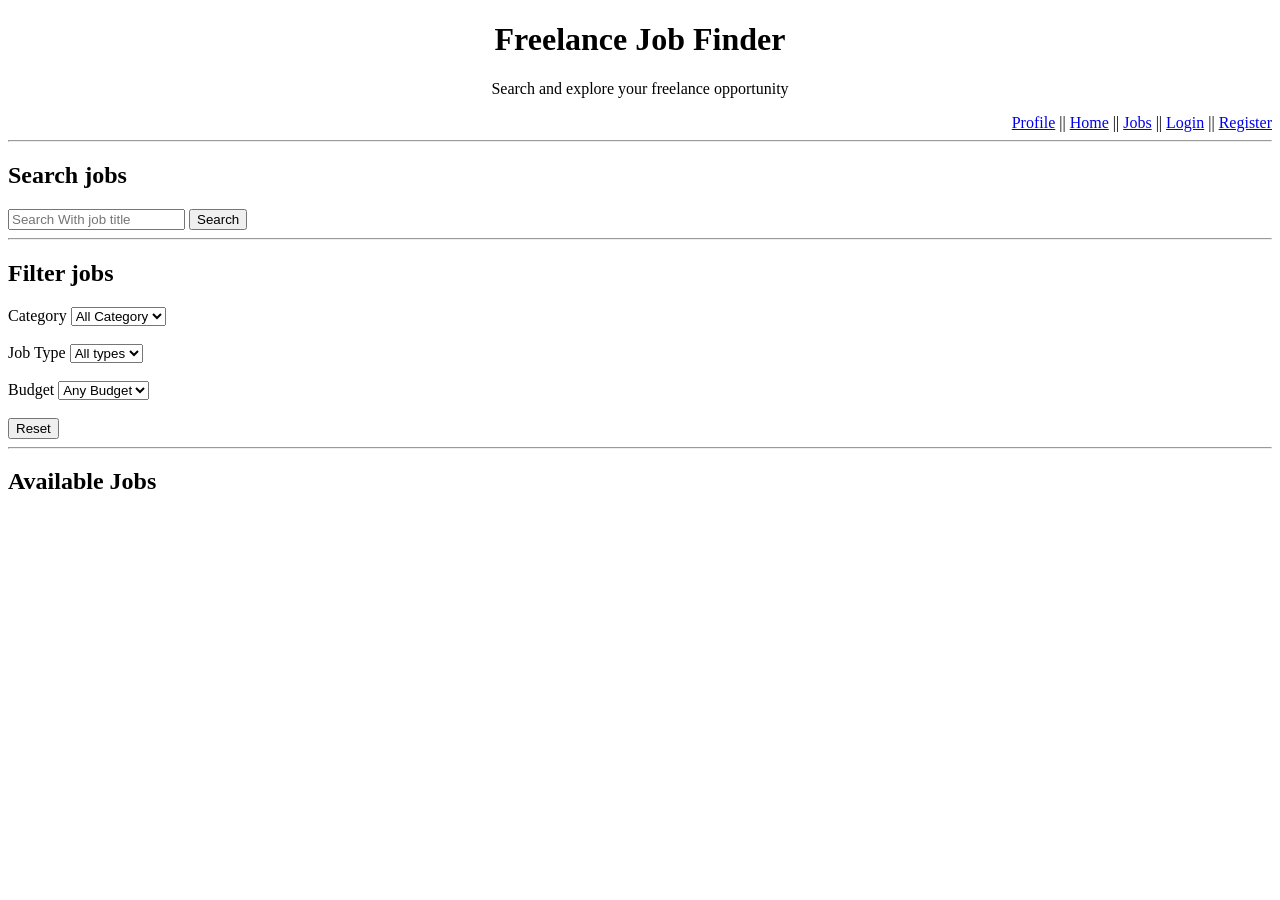
==== index.html @ ca27acf0 "Initial changes" ====
<!DOCTYPE html>
<html lang="en">
<head>
    <meta charset="UTF-8">
    <meta name="viewport" content="width=device-width, initial-scale=1.0">
    <title>Freelance Jobs</title>
</head>

<body>
    <h1 align="center">Freelance Job Finder </h1>
    <p align="center"> Search and explore your freelance opportunity</p>
    <nav align="end">
        <a href="Profile.html">Profile</a> ||
        <a href="index.html">Home</a> ||
        <a href="jobs.html">Jobs</a> ||
        <a href="Login.html">Login</a> ||
        <a href="Register.html">Register</a>
    </nav>
    <hr>
    <h2>Search jobs </h2>
    <input type="text" placeholder="Search With job title">
    <button style="border-radius: 10 ;">Search</button>
    <hr>
    <form >
    <h2>Filter jobs</h2>
    <label for="Category">Category</label>
    <select name="Category" id="Category">
        <option >All Category</option>
    </select>

    <br><br>
    <label for="Job type">Job Type</label>
    <select name="Job type" id="Job Type">
        <option >All types</option>
    </select>
    <br><br>
    <label for="Budget">Budget</label>
    <select name="Budget" id="Budget">
        <option >Any Budget</option>
    </select>
    <br><br>
    <button type="reset">Reset</button>
    </form>
    <hr>

    <h2> Available Jobs</h2>
    <ul></ul>
 
</body>
</html>
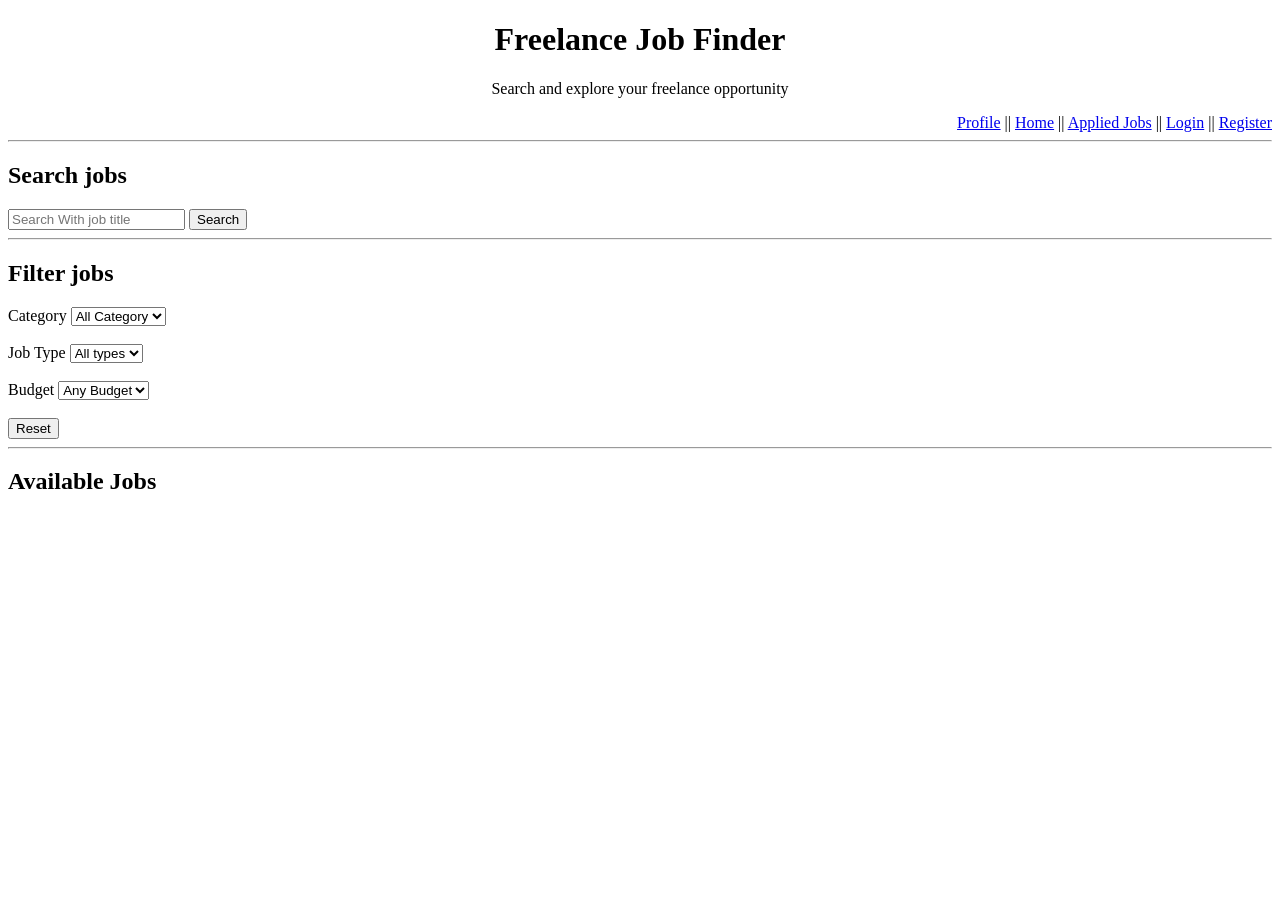
==== commit 89e378d6: "Final Changes" ====
--- a/index.html
+++ b/index.html
@@ -3,7 +3,7 @@
 <head>
     <meta charset="UTF-8">
     <meta name="viewport" content="width=device-width, initial-scale=1.0">
-    <title>Freelance Jobs</title>
+    <title>CareerHub</title>
 </head>
 
 <body>
@@ -12,7 +12,7 @@
     <nav align="end">
         <a href="Profile.html">Profile</a> ||
         <a href="index.html">Home</a> ||
-        <a href="jobs.html">Jobs</a> ||
+        <a href="Applied_jobs.html">Applied Jobs</a> ||
         <a href="Login.html">Login</a> ||
         <a href="Register.html">Register</a>
     </nav>
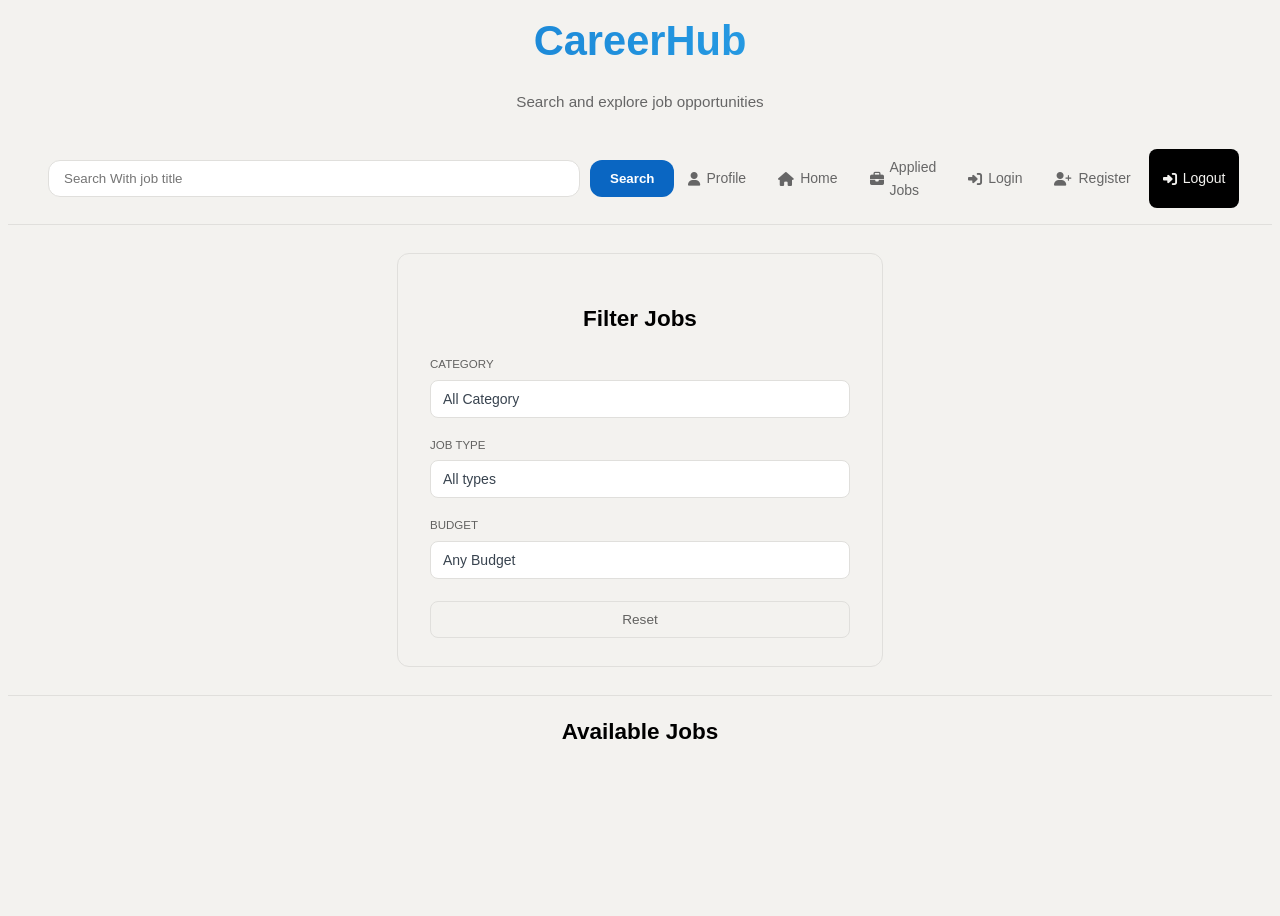
==== commit e8682ddf: "Refactor index.html structure and styling" ====
--- a/index.html
+++ b/index.html
@@ -1,50 +1,64 @@
 <!DOCTYPE html>
-<html lang="en">
+<html lang="en" data-theme="light">
+
 <head>
     <meta charset="UTF-8">
-    <meta name="viewport" content="width=device-width, initial-scale=1.0">
     <title>CareerHub</title>
+    <link rel="stylesheet" href="style.css">
+    <link rel="stylesheet" href="https://cdnjs.cloudflare.com/ajax/libs/font-awesome/6.4.0/css/all.min.css">
 </head>
 
 <body>
-    <h1 align="center">Freelance Job Finder </h1>
-    <p align="center"> Search and explore your freelance opportunity</p>
-    <nav align="end">
-        <a href="Profile.html">Profile</a> ||
-        <a href="index.html">Home</a> ||
-        <a href="Applied_jobs.html">Applied Jobs</a> ||
-        <a href="Login.html">Login</a> ||
-        <a href="Register.html">Register</a>
+    <div class="header-bar">
+        <h1>CareerHub</h1>
+    </div>
+    <p>Search and explore job opportunities</p>
+
+    <nav>
+        <div class="nav-left">
+            <input id="searchInput" type="text" placeholder="Search With job title">
+            <button id="searchBtn">Search</button>
+        </div>
+
+        <div class="nav-right">
+            <a href="Profile.html"><i class="fas fa-user"></i> Profile</a>
+            <a href="index.html"><i class="fas fa-home"></i> Home</a>
+            <a href="Applied_jobs.html"><i class="fas fa-briefcase"></i> Applied Jobs</a>
+            <a href="Login.html"><i class="fas fa-right-to-bracket" id="Login"></i> Login</a>
+            <a href="Register.html"><i class="fas fa-user-plus" id="Register"></i> Register</a>
+            <a href="index.html"><i class="fas fa-right-to-bracket" id="Logout"></i> Logout</a>
+
+        </div>
     </nav>
-    <hr>
-    <h2>Search jobs </h2>
-    <input type="text" placeholder="Search With job title">
-    <button style="border-radius: 10 ;">Search</button>
-    <hr>
-    <form >
-    <h2>Filter jobs</h2>
-    <label for="Category">Category</label>
-    <select name="Category" id="Category">
-        <option >All Category</option>
-    </select>
 
-    <br><br>
-    <label for="Job type">Job Type</label>
-    <select name="Job type" id="Job Type">
-        <option >All types</option>
-    </select>
-    <br><br>
-    <label for="Budget">Budget</label>
-    <select name="Budget" id="Budget">
-        <option >Any Budget</option>
-    </select>
-    <br><br>
-    <button type="reset">Reset</button>
+
+    <form>
+        <h2>Filter Jobs</h2>
+
+        <label>Category</label>
+        <select id="category">
+            <option>All Category</option>
+        </select>
+
+        <label>Job Type</label>
+        <select id="jobType">
+            <option>All types</option>
+        </select>
+
+        <label>Budget</label>
+        <select id="budget">
+            <option>Any Budget</option>
+        </select>
+
+        <button id="resetbot" type="reset">Reset</button>
     </form>
+
     <hr>
 
-    <h2> Available Jobs</h2>
-    <ul></ul>
- 
+    <h2>Available Jobs</h2>
+    <ul id="Applied_jobs_list"></ul>
+    <script src="Userhome.js"></script>
+
 </body>
-</html>+
+</html>
--- a/style.css
+++ b/style.css
@@ -0,0 +1,299 @@
+:root {
+    --bg-primary:     #F3F2EF;
+    --bg-surface:     #FFFFFF;
+    --border-color:   #E0DFDC;
+    --accent:         #0A66C2;
+    --accent-hover:   #004182;
+    --accent-dark:    #FFFFFF;
+    --text-primary:   #000000;
+    --text-secondary: #666666;
+    --text-muted:     #00000099;
+    --text-soft:      #38434F;
+}
+.header-bar h1 {
+    padding: 0;
+    margin: 0;
+    background: linear-gradient(90deg, #0A66C2, #38BDF8, #0A66C2);
+    background-size: 200%;
+    -webkit-background-clip: text;
+    -webkit-text-fill-color: transparent;
+    background-clip: text;
+}
+
+body {
+    background: var(--bg-primary);
+    color: var(--text-primary);
+    font-family: sans-serif;
+    font-size: 15px;
+    line-height: 1.6;
+    min-height: 100vh;
+}
+
+h1 {
+    font-weight: 800;
+    font-size: clamp(1.8rem, 4vw, 2.6rem);
+    text-align: center;
+    padding: 40px 48px 6px;
+    color: var(--text-primary);
+}
+
+p {
+    text-align: center;
+    color: var(--text-secondary);
+    font-size: 0.95rem;
+    padding-bottom: 20px;
+}
+
+nav {
+    display: flex;
+    justify-content: space-between;
+    align-items: center;
+    padding: 0 40px 16px;
+    border-bottom: 1px solid var(--border-color);
+}
+
+.nav-left { display: flex; gap: 10px; }
+
+.nav-left input {
+    width: 500px;
+    background: var(--bg-surface);
+    border: 1px solid var(--border-color);
+    border-radius: 12px;
+    padding: 10px 15px;
+    color: var(--text-primary);
+    outline: none;
+}
+
+.nav-left input:focus {
+    border-color: var(--accent);
+}
+
+.nav-left button {
+    background: var(--accent);
+    border: none;
+    border-radius: 12px;
+    padding: 10px 20px;
+    color: var(--accent-dark);
+    font-weight: 700;
+    cursor: pointer;
+}
+
+.nav-left button:hover {
+    background: var(--accent-hover);
+}
+
+.nav-right { display: flex; gap: 4px; }
+
+nav a {
+    text-decoration: none;
+    color: var(--text-secondary);
+    font-size: 0.875rem;
+    font-weight: 500;
+    padding: 7px 14px;
+    border-radius: 8px;
+    transition: 0.2s;
+}
+.nav-right a {
+    display: inline-flex;
+    align-items: center;
+    gap: 6px;
+}
+
+.nav-right a i {
+    font-size: 14px;
+    line-height: 1;
+}
+
+nav a:hover {
+    color: var(--text-primary);
+    background: var(--bg-surface);
+}
+
+nav a:last-child {
+    background: var(--text-primary);
+    color: var(--bg-primary);
+}
+
+nav a:last-child:hover {
+    background: var(--text-soft);
+}
+
+hr {
+    border: none;
+    border-top: 1px solid var(--border-color);
+}
+
+h2 {
+    text-align: center;
+    color: var(--text-primary);
+}
+
+form {
+    background: none;
+    border: 1px solid var(--border-color);
+    border-radius: 12px;
+    padding: 28px 32px;
+    margin: 28px auto;
+    max-width: 420px;
+}
+
+label {
+    display: block;
+    font-size: 0.72rem;
+    text-transform: uppercase;
+    font-weight: 500;
+    margin-bottom: 6px;
+    color: var(--text-muted);
+}
+
+select {
+    display: block;
+    width: 100%;
+    background: var(--bg-surface);
+    border: 1px solid var(--border-color);
+    border-radius: 8px;
+    padding: 10px 32px 10px 12px;
+    color: var(--text-soft);
+    font-family: sans-serif;
+    font-size: 0.875rem;
+    outline: none;
+    appearance: none;
+    cursor: pointer;
+    background-position: right 11px center;
+    transition: border-color 0.2s;
+    margin-bottom: 18px;
+}
+
+select:focus {
+    border-color: var(--accent);
+}
+
+form button[type="reset"] {
+    text-align: center;
+    width: 100%;
+    background: transparent;
+    border: 1px solid var(--border-color);
+    border-radius: 8px;
+    padding: 10px;
+    color: var(--text-muted);
+    font-family: sans-serif;
+    font-size: 0.85rem;
+    font-weight: 500;
+    cursor: pointer;
+    transition: border-color 0.2s, color 0.2s;
+    margin-top: 4px;
+}
+
+form button[type="reset"]:hover {
+    border-color: var(--accent);
+    color: var(--text-primary);
+}
+
+ul {
+    list-style: none;
+    padding: 0 40px 60px;
+}
+#Applied_jobs_list {
+    list-style: none;
+    padding: 0 40px 60px;
+    display: flex;
+    flex-direction: column;
+    gap: 12px;
+}
+
+.job-card {
+    display: flex;
+    justify-content: space-between;
+    align-items: center;
+    background: var(--bg-surface);
+    border: 1px solid var(--border-color);
+    border-radius: 12px;
+    padding: 20px 24px;
+}
+
+.job-info {
+    display: flex;
+    flex-direction: column;
+    gap: 8px;
+}
+
+.job-title {
+    font-size: 1rem;
+    font-weight: 700;
+    color: var(--text-primary);
+    margin: 0;
+}
+
+.job-details {
+    display: flex;
+    gap: 16px;
+    flex-wrap: wrap;
+}
+
+.job-company {
+    font-size: 0.85rem;
+    color: var(--accent);
+}
+
+.job-meta {
+    font-size: 0.85rem;
+    color: var(--text-secondary);
+}
+
+.job-actions {
+    display: flex;
+    flex-direction: column;
+    align-items: flex-end;
+    gap: 10px;
+    min-width: 130px;
+}
+
+.job-badge {
+    font-size: 0.75rem;
+    padding: 4px 12px;
+    border-radius: 20px;
+    background: var(--bg-primary);
+    color: var(--text-muted);
+    border: 1px solid var(--border-color);
+}
+
+.apply-btn {
+    background: var(--accent);
+    color: var(--accent-dark);
+    border: none;
+    border-radius: 8px;
+    padding: 8px 18px;
+    font-size: 0.85rem;
+    font-weight: 600;
+    cursor: pointer;
+    transition: 0.2s;
+    white-space: nowrap;
+}
+
+.apply-btn:hover {
+    background: var(--accent-hover);
+}
+
+.apply-btn.applied {
+    background: var(--border-color);
+    color: var(--text-muted);
+    cursor: default;
+}
+
+.apply-btn.login-required {
+    background: transparent;
+    border: 1px solid var(--accent);
+    color: var(--accent);
+}
+
+.apply-btn.login-required:hover {
+    background: var(--accent);
+    color: var(--accent-dark);
+}
+
+.no-results {
+    text-align: center;
+    color: var(--text-secondary);
+    padding: 40px;
+    font-size: 0.95rem;
+}
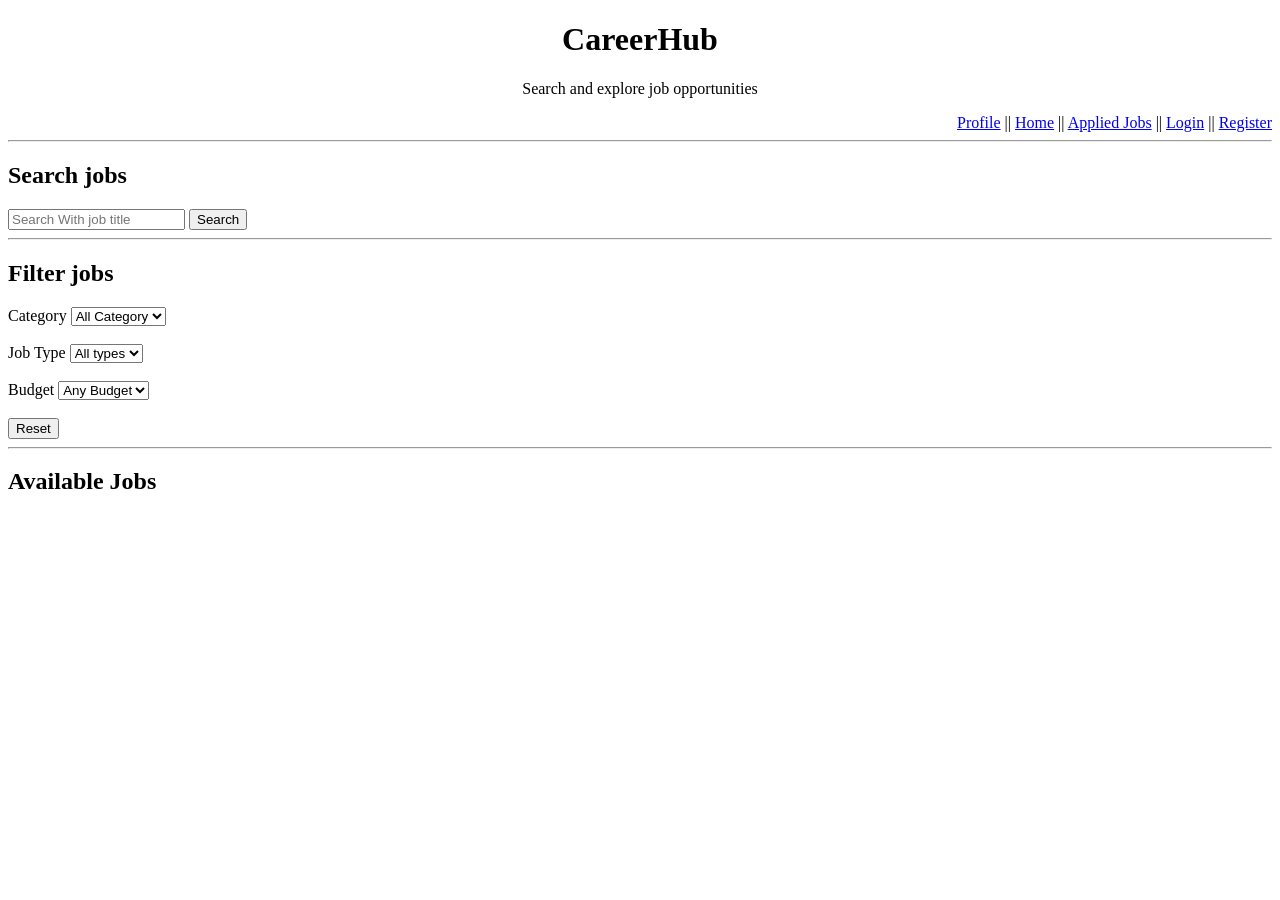
==== commit 5bd0583b: "CSS for profile" ====
--- a/index.html
+++ b/index.html
@@ -1,64 +1,50 @@
 <!DOCTYPE html>
-<html lang="en" data-theme="light">
-
+<html lang="en">
 <head>
     <meta charset="UTF-8">
+    <meta name="viewport" content="width=device-width, initial-scale=1.0">
     <title>CareerHub</title>
-    <link rel="stylesheet" href="style.css">
-    <link rel="stylesheet" href="https://cdnjs.cloudflare.com/ajax/libs/font-awesome/6.4.0/css/all.min.css">
 </head>
 
 <body>
-    <div class="header-bar">
-        <h1>CareerHub</h1>
-    </div>
-    <p>Search and explore job opportunities</p>
+    <h1 align="center">CareerHub</h1>
+    <p align="center"> Search and explore job opportunities</p>
+    <nav align="end">
+        <a href="Profile.html">Profile</a> ||
+        <a href="index.html">Home</a> ||
+        <a href="Applied_jobs.html">Applied Jobs</a> ||
+        <a href="Login.html">Login</a> ||
+        <a href="Register.html">Register</a>
+    </nav>
+    <hr>
+    <h2>Search jobs </h2>
+    <input type="text" placeholder="Search With job title">
+    <button style="border-radius: 10 ;">Search</button>
+    <hr>
+    <form >
+    <h2>Filter jobs</h2>
+    <label for="Category">Category</label>
+    <select name="Category" id="Category">
+        <option >All Category</option>
+    </select>
 
-    <nav>
-        <div class="nav-left">
-            <input id="searchInput" type="text" placeholder="Search With job title">
-            <button id="searchBtn">Search</button>
-        </div>
-
-        <div class="nav-right">
-            <a href="Profile.html"><i class="fas fa-user"></i> Profile</a>
-            <a href="index.html"><i class="fas fa-home"></i> Home</a>
-            <a href="Applied_jobs.html"><i class="fas fa-briefcase"></i> Applied Jobs</a>
-            <a href="Login.html"><i class="fas fa-right-to-bracket" id="Login"></i> Login</a>
-            <a href="Register.html"><i class="fas fa-user-plus" id="Register"></i> Register</a>
-            <a href="index.html"><i class="fas fa-right-to-bracket" id="Logout"></i> Logout</a>
-
-        </div>
-    </nav>
-
-
-    <form>
-        <h2>Filter Jobs</h2>
-
-        <label>Category</label>
-        <select id="category">
-            <option>All Category</option>
-        </select>
-
-        <label>Job Type</label>
-        <select id="jobType">
-            <option>All types</option>
-        </select>
-
-        <label>Budget</label>
-        <select id="budget">
-            <option>Any Budget</option>
-        </select>
-
-        <button id="resetbot" type="reset">Reset</button>
+    <br><br>
+    <label for="Job type">Job Type</label>
+    <select name="Job type" id="Job Type">
+        <option >All types</option>
+    </select>
+    <br><br>
+    <label for="Budget">Budget</label>
+    <select name="Budget" id="Budget">
+        <option >Any Budget</option>
+    </select>
+    <br><br>
+    <button type="reset">Reset</button>
     </form>
-
     <hr>
 
-    <h2>Available Jobs</h2>
-    <ul id="Applied_jobs_list"></ul>
-    <script src="Userhome.js"></script>
-
+    <h2> Available Jobs</h2>
+    <ul></ul>
+ 
 </body>
-
-</html>
+</html>
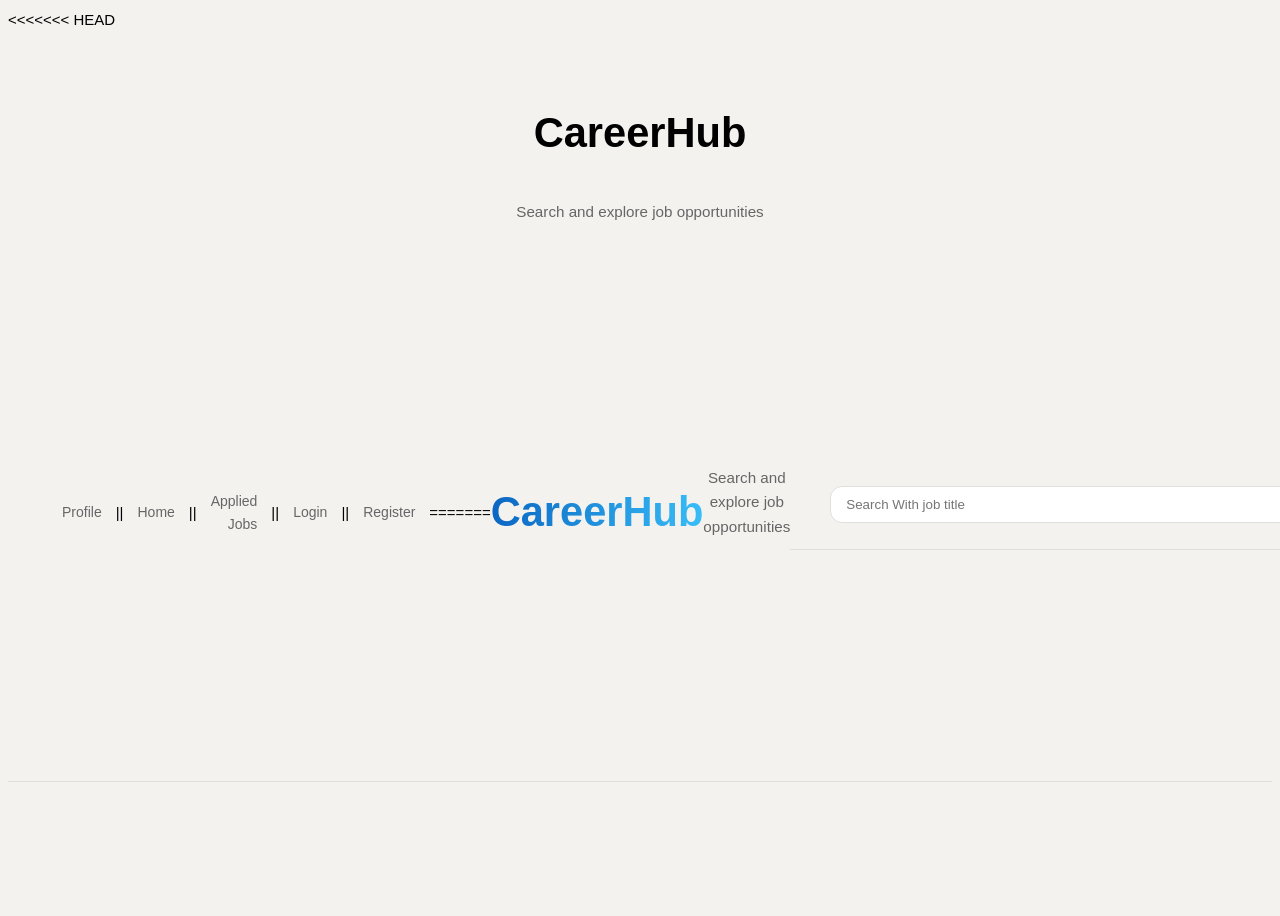
==== commit 2944e6db: "Added CSS for profiles" ====
--- a/index.html
+++ b/index.html
@@ -1,12 +1,15 @@
 <!DOCTYPE html>
-<html lang="en">
+<html lang="en" data-theme="light">
+
 <head>
     <meta charset="UTF-8">
-    <meta name="viewport" content="width=device-width, initial-scale=1.0">
     <title>CareerHub</title>
+    <link rel="stylesheet" href="style.css">
+    <link rel="stylesheet" href="https://cdnjs.cloudflare.com/ajax/libs/font-awesome/6.4.0/css/all.min.css">
 </head>
 
 <body>
+<<<<<<< HEAD
     <h1 align="center">CareerHub</h1>
     <p align="center"> Search and explore job opportunities</p>
     <nav align="end">
@@ -15,36 +18,58 @@
         <a href="Applied_jobs.html">Applied Jobs</a> ||
         <a href="Login.html">Login</a> ||
         <a href="Register.html">Register</a>
+=======
+    <div class="header-bar">
+        <h1>CareerHub</h1>
+    </div>
+    <p>Search and explore job opportunities</p>
+
+    <nav>
+        <div class="nav-left">
+            <input id="searchInput" type="text" placeholder="Search With job title">
+            <button id="searchBtn">Search</button>
+        </div>
+
+        <div class="nav-right">
+            <a href="Profile.html"><i class="fas fa-user"></i> Profile</a>
+            <a href="index.html"><i class="fas fa-home"></i> Home</a>
+            <a href="Applied_jobs.html"><i class="fas fa-briefcase"></i> Applied Jobs</a>
+            <a href="Login.html"><i class="fas fa-right-to-bracket" id="Login"></i> Login</a>
+            <a href="Register.html"><i class="fas fa-user-plus" id="Register"></i> Register</a>
+            <a href="index.html"><i class="fas fa-right-to-bracket" id="Logout"></i> Logout</a>
+
+        </div>
+>>>>>>> e8682ddf5661516c5b78949e15e67c33525e62c2
     </nav>
-    <hr>
-    <h2>Search jobs </h2>
-    <input type="text" placeholder="Search With job title">
-    <button style="border-radius: 10 ;">Search</button>
-    <hr>
-    <form >
-    <h2>Filter jobs</h2>
-    <label for="Category">Category</label>
-    <select name="Category" id="Category">
-        <option >All Category</option>
-    </select>
 
-    <br><br>
-    <label for="Job type">Job Type</label>
-    <select name="Job type" id="Job Type">
-        <option >All types</option>
-    </select>
-    <br><br>
-    <label for="Budget">Budget</label>
-    <select name="Budget" id="Budget">
-        <option >Any Budget</option>
-    </select>
-    <br><br>
-    <button type="reset">Reset</button>
+
+    <form>
+        <h2>Filter Jobs</h2>
+
+        <label>Category</label>
+        <select id="category">
+            <option>All Category</option>
+        </select>
+
+        <label>Job Type</label>
+        <select id="jobType">
+            <option>All types</option>
+        </select>
+
+        <label>Budget</label>
+        <select id="budget">
+            <option>Any Budget</option>
+        </select>
+
+        <button id="resetbot" type="reset">Reset</button>
     </form>
+
     <hr>
 
-    <h2> Available Jobs</h2>
-    <ul></ul>
- 
+    <h2>Available Jobs</h2>
+    <ul id="Applied_jobs_list"></ul>
+    <script src="Userhome.js"></script>
+
 </body>
-</html>+
+</html>
--- a/style.css
+++ b/style.css
@@ -0,0 +1,299 @@
+:root {
+    --bg-primary:     #F3F2EF;
+    --bg-surface:     #FFFFFF;
+    --border-color:   #E0DFDC;
+    --accent:         #0A66C2;
+    --accent-hover:   #004182;
+    --accent-dark:    #FFFFFF;
+    --text-primary:   #000000;
+    --text-secondary: #666666;
+    --text-muted:     #00000099;
+    --text-soft:      #38434F;
+}
+.header-bar h1 {
+    padding: 0;
+    margin: 0;
+    background: linear-gradient(90deg, #0A66C2, #38BDF8, #0A66C2);
+    background-size: 200%;
+    -webkit-background-clip: text;
+    -webkit-text-fill-color: transparent;
+    background-clip: text;
+}
+
+body {
+    background: var(--bg-primary);
+    color: var(--text-primary);
+    font-family: sans-serif;
+    font-size: 15px;
+    line-height: 1.6;
+    min-height: 100vh;
+}
+
+h1 {
+    font-weight: 800;
+    font-size: clamp(1.8rem, 4vw, 2.6rem);
+    text-align: center;
+    padding: 40px 48px 6px;
+    color: var(--text-primary);
+}
+
+p {
+    text-align: center;
+    color: var(--text-secondary);
+    font-size: 0.95rem;
+    padding-bottom: 20px;
+}
+
+nav {
+    display: flex;
+    justify-content: space-between;
+    align-items: center;
+    padding: 0 40px 16px;
+    border-bottom: 1px solid var(--border-color);
+}
+
+.nav-left { display: flex; gap: 10px; }
+
+.nav-left input {
+    width: 500px;
+    background: var(--bg-surface);
+    border: 1px solid var(--border-color);
+    border-radius: 12px;
+    padding: 10px 15px;
+    color: var(--text-primary);
+    outline: none;
+}
+
+.nav-left input:focus {
+    border-color: var(--accent);
+}
+
+.nav-left button {
+    background: var(--accent);
+    border: none;
+    border-radius: 12px;
+    padding: 10px 20px;
+    color: var(--accent-dark);
+    font-weight: 700;
+    cursor: pointer;
+}
+
+.nav-left button:hover {
+    background: var(--accent-hover);
+}
+
+.nav-right { display: flex; gap: 4px; }
+
+nav a {
+    text-decoration: none;
+    color: var(--text-secondary);
+    font-size: 0.875rem;
+    font-weight: 500;
+    padding: 7px 14px;
+    border-radius: 8px;
+    transition: 0.2s;
+}
+.nav-right a {
+    display: inline-flex;
+    align-items: center;
+    gap: 6px;
+}
+
+.nav-right a i {
+    font-size: 14px;
+    line-height: 1;
+}
+
+nav a:hover {
+    color: var(--text-primary);
+    background: var(--bg-surface);
+}
+
+nav a:last-child {
+    background: var(--text-primary);
+    color: var(--bg-primary);
+}
+
+nav a:last-child:hover {
+    background: var(--text-soft);
+}
+
+hr {
+    border: none;
+    border-top: 1px solid var(--border-color);
+}
+
+h2 {
+    text-align: center;
+    color: var(--text-primary);
+}
+
+form {
+    background: none;
+    border: 1px solid var(--border-color);
+    border-radius: 12px;
+    padding: 28px 32px;
+    margin: 28px auto;
+    max-width: 420px;
+}
+
+label {
+    display: block;
+    font-size: 0.72rem;
+    text-transform: uppercase;
+    font-weight: 500;
+    margin-bottom: 6px;
+    color: var(--text-muted);
+}
+
+select {
+    display: block;
+    width: 100%;
+    background: var(--bg-surface);
+    border: 1px solid var(--border-color);
+    border-radius: 8px;
+    padding: 10px 32px 10px 12px;
+    color: var(--text-soft);
+    font-family: sans-serif;
+    font-size: 0.875rem;
+    outline: none;
+    appearance: none;
+    cursor: pointer;
+    background-position: right 11px center;
+    transition: border-color 0.2s;
+    margin-bottom: 18px;
+}
+
+select:focus {
+    border-color: var(--accent);
+}
+
+form button[type="reset"] {
+    text-align: center;
+    width: 100%;
+    background: transparent;
+    border: 1px solid var(--border-color);
+    border-radius: 8px;
+    padding: 10px;
+    color: var(--text-muted);
+    font-family: sans-serif;
+    font-size: 0.85rem;
+    font-weight: 500;
+    cursor: pointer;
+    transition: border-color 0.2s, color 0.2s;
+    margin-top: 4px;
+}
+
+form button[type="reset"]:hover {
+    border-color: var(--accent);
+    color: var(--text-primary);
+}
+
+ul {
+    list-style: none;
+    padding: 0 40px 60px;
+}
+#Applied_jobs_list {
+    list-style: none;
+    padding: 0 40px 60px;
+    display: flex;
+    flex-direction: column;
+    gap: 12px;
+}
+
+.job-card {
+    display: flex;
+    justify-content: space-between;
+    align-items: center;
+    background: var(--bg-surface);
+    border: 1px solid var(--border-color);
+    border-radius: 12px;
+    padding: 20px 24px;
+}
+
+.job-info {
+    display: flex;
+    flex-direction: column;
+    gap: 8px;
+}
+
+.job-title {
+    font-size: 1rem;
+    font-weight: 700;
+    color: var(--text-primary);
+    margin: 0;
+}
+
+.job-details {
+    display: flex;
+    gap: 16px;
+    flex-wrap: wrap;
+}
+
+.job-company {
+    font-size: 0.85rem;
+    color: var(--accent);
+}
+
+.job-meta {
+    font-size: 0.85rem;
+    color: var(--text-secondary);
+}
+
+.job-actions {
+    display: flex;
+    flex-direction: column;
+    align-items: flex-end;
+    gap: 10px;
+    min-width: 130px;
+}
+
+.job-badge {
+    font-size: 0.75rem;
+    padding: 4px 12px;
+    border-radius: 20px;
+    background: var(--bg-primary);
+    color: var(--text-muted);
+    border: 1px solid var(--border-color);
+}
+
+.apply-btn {
+    background: var(--accent);
+    color: var(--accent-dark);
+    border: none;
+    border-radius: 8px;
+    padding: 8px 18px;
+    font-size: 0.85rem;
+    font-weight: 600;
+    cursor: pointer;
+    transition: 0.2s;
+    white-space: nowrap;
+}
+
+.apply-btn:hover {
+    background: var(--accent-hover);
+}
+
+.apply-btn.applied {
+    background: var(--border-color);
+    color: var(--text-muted);
+    cursor: default;
+}
+
+.apply-btn.login-required {
+    background: transparent;
+    border: 1px solid var(--accent);
+    color: var(--accent);
+}
+
+.apply-btn.login-required:hover {
+    background: var(--accent);
+    color: var(--accent-dark);
+}
+
+.no-results {
+    text-align: center;
+    color: var(--text-secondary);
+    padding: 40px;
+    font-size: 0.95rem;
+}
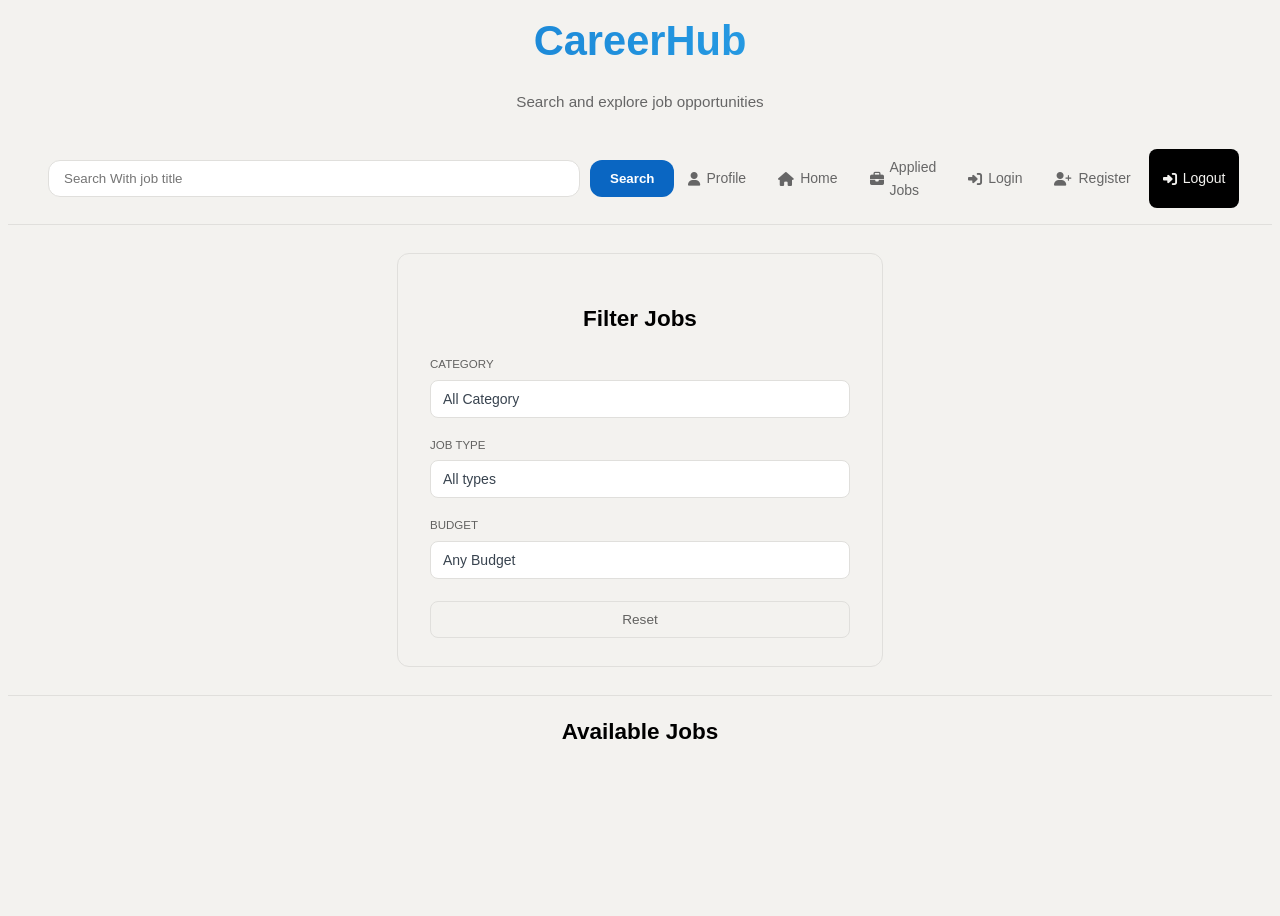
==== commit 783c0d10: "Modified HTML and added Javascript" ====
--- a/index.html
+++ b/index.html
@@ -9,16 +9,6 @@
 </head>
 
 <body>
-<<<<<<< HEAD
-    <h1 align="center">CareerHub</h1>
-    <p align="center"> Search and explore job opportunities</p>
-    <nav align="end">
-        <a href="Profile.html">Profile</a> ||
-        <a href="index.html">Home</a> ||
-        <a href="Applied_jobs.html">Applied Jobs</a> ||
-        <a href="Login.html">Login</a> ||
-        <a href="Register.html">Register</a>
-=======
     <div class="header-bar">
         <h1>CareerHub</h1>
     </div>
@@ -39,7 +29,6 @@
             <a href="index.html"><i class="fas fa-right-to-bracket" id="Logout"></i> Logout</a>
 
         </div>
->>>>>>> e8682ddf5661516c5b78949e15e67c33525e62c2
     </nav>
 
 
@@ -68,7 +57,7 @@
 
     <h2>Available Jobs</h2>
     <ul id="Applied_jobs_list"></ul>
-    <script src="Userhome.js"></script>
+    <!-- <script src="Userhome.js"></script> -->
 
 </body>
 
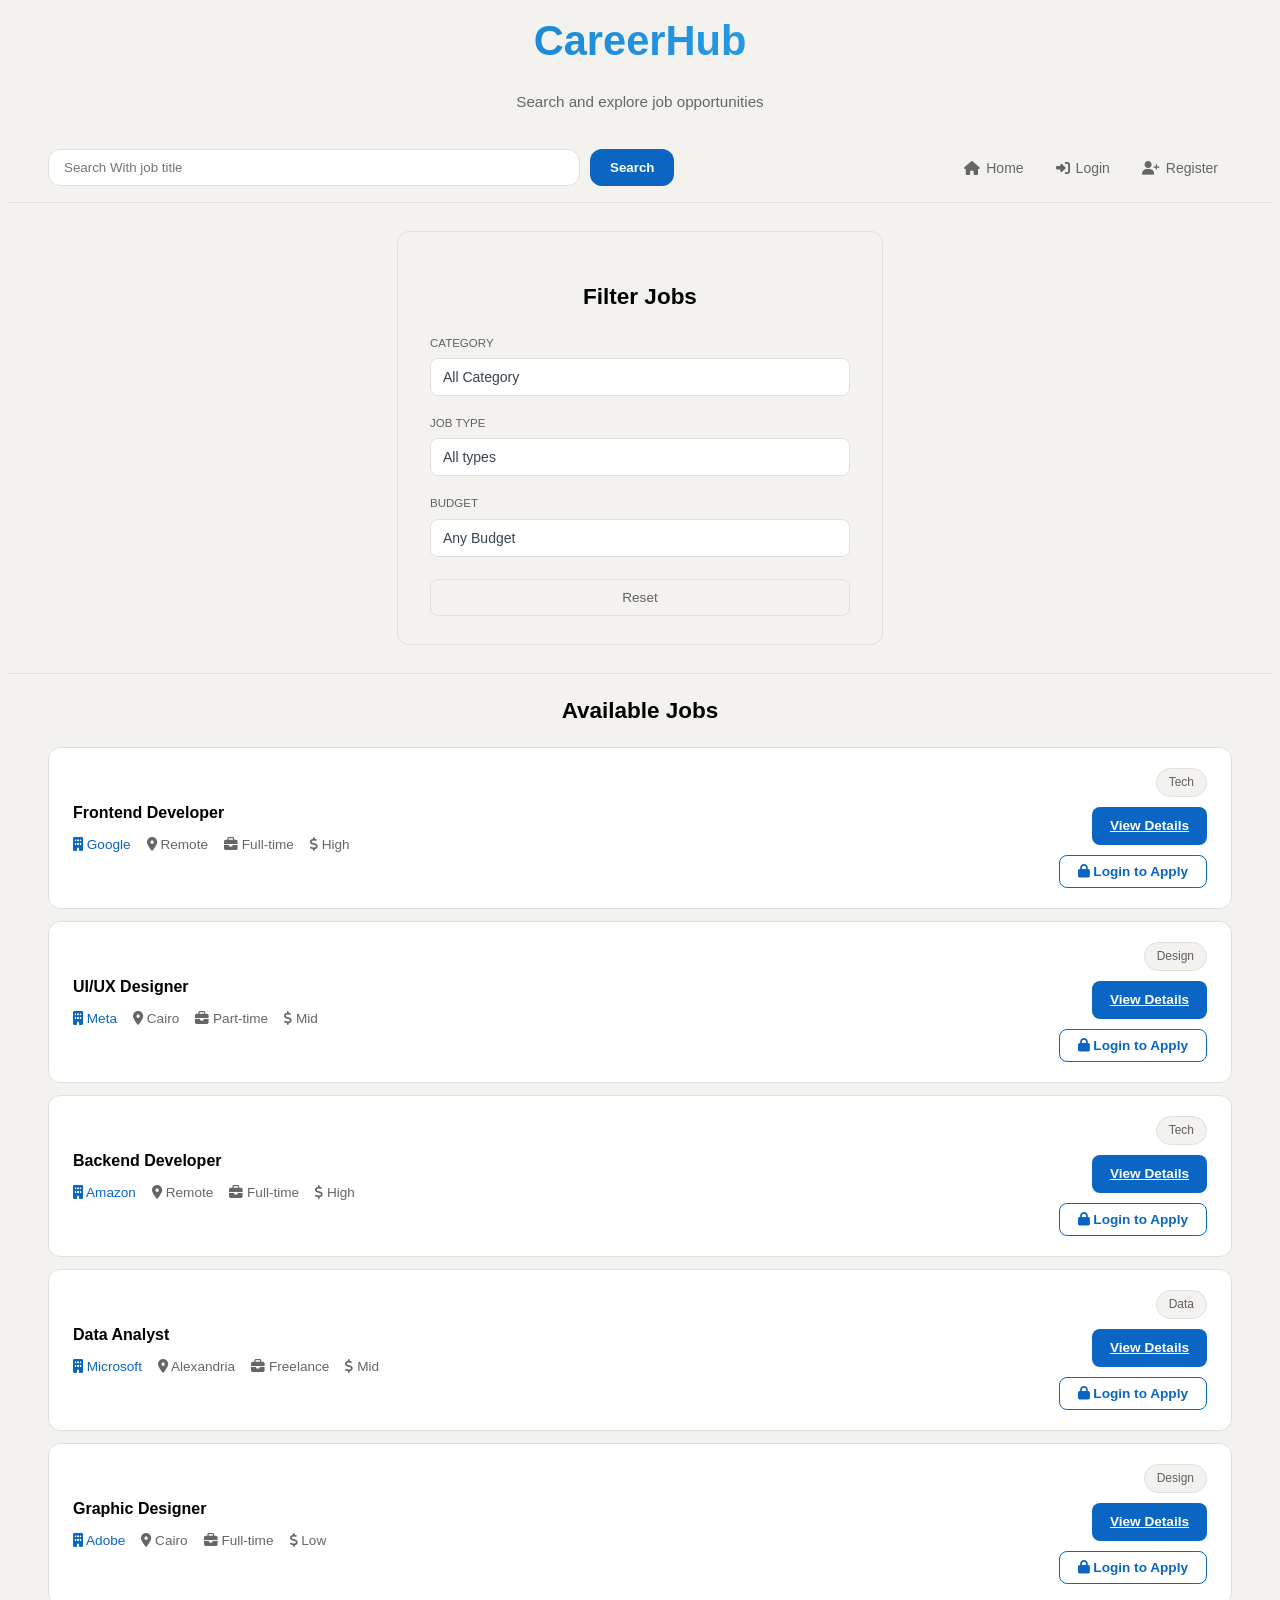
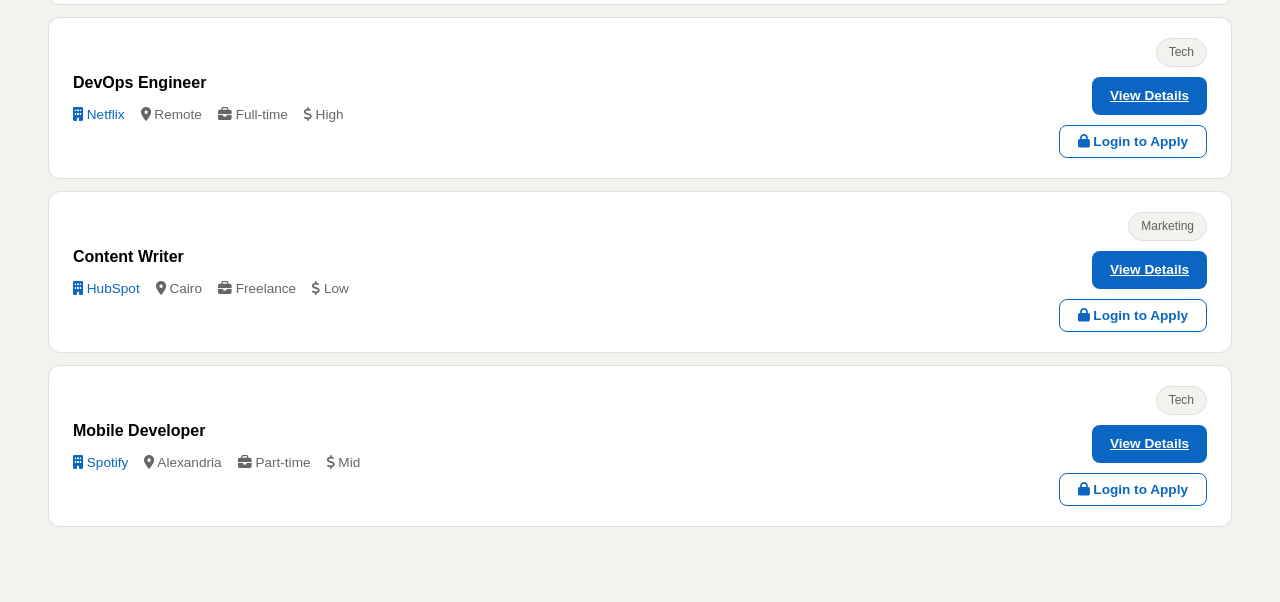
==== commit 1f299317: "update" ====
--- a/index.html
+++ b/index.html
@@ -57,7 +57,7 @@
 
     <h2>Available Jobs</h2>
     <ul id="Applied_jobs_list"></ul>
-    <!-- <script src="Userhome.js"></script> -->
+    <script src="Userhome.js"></script> 
 
 </body>
 
